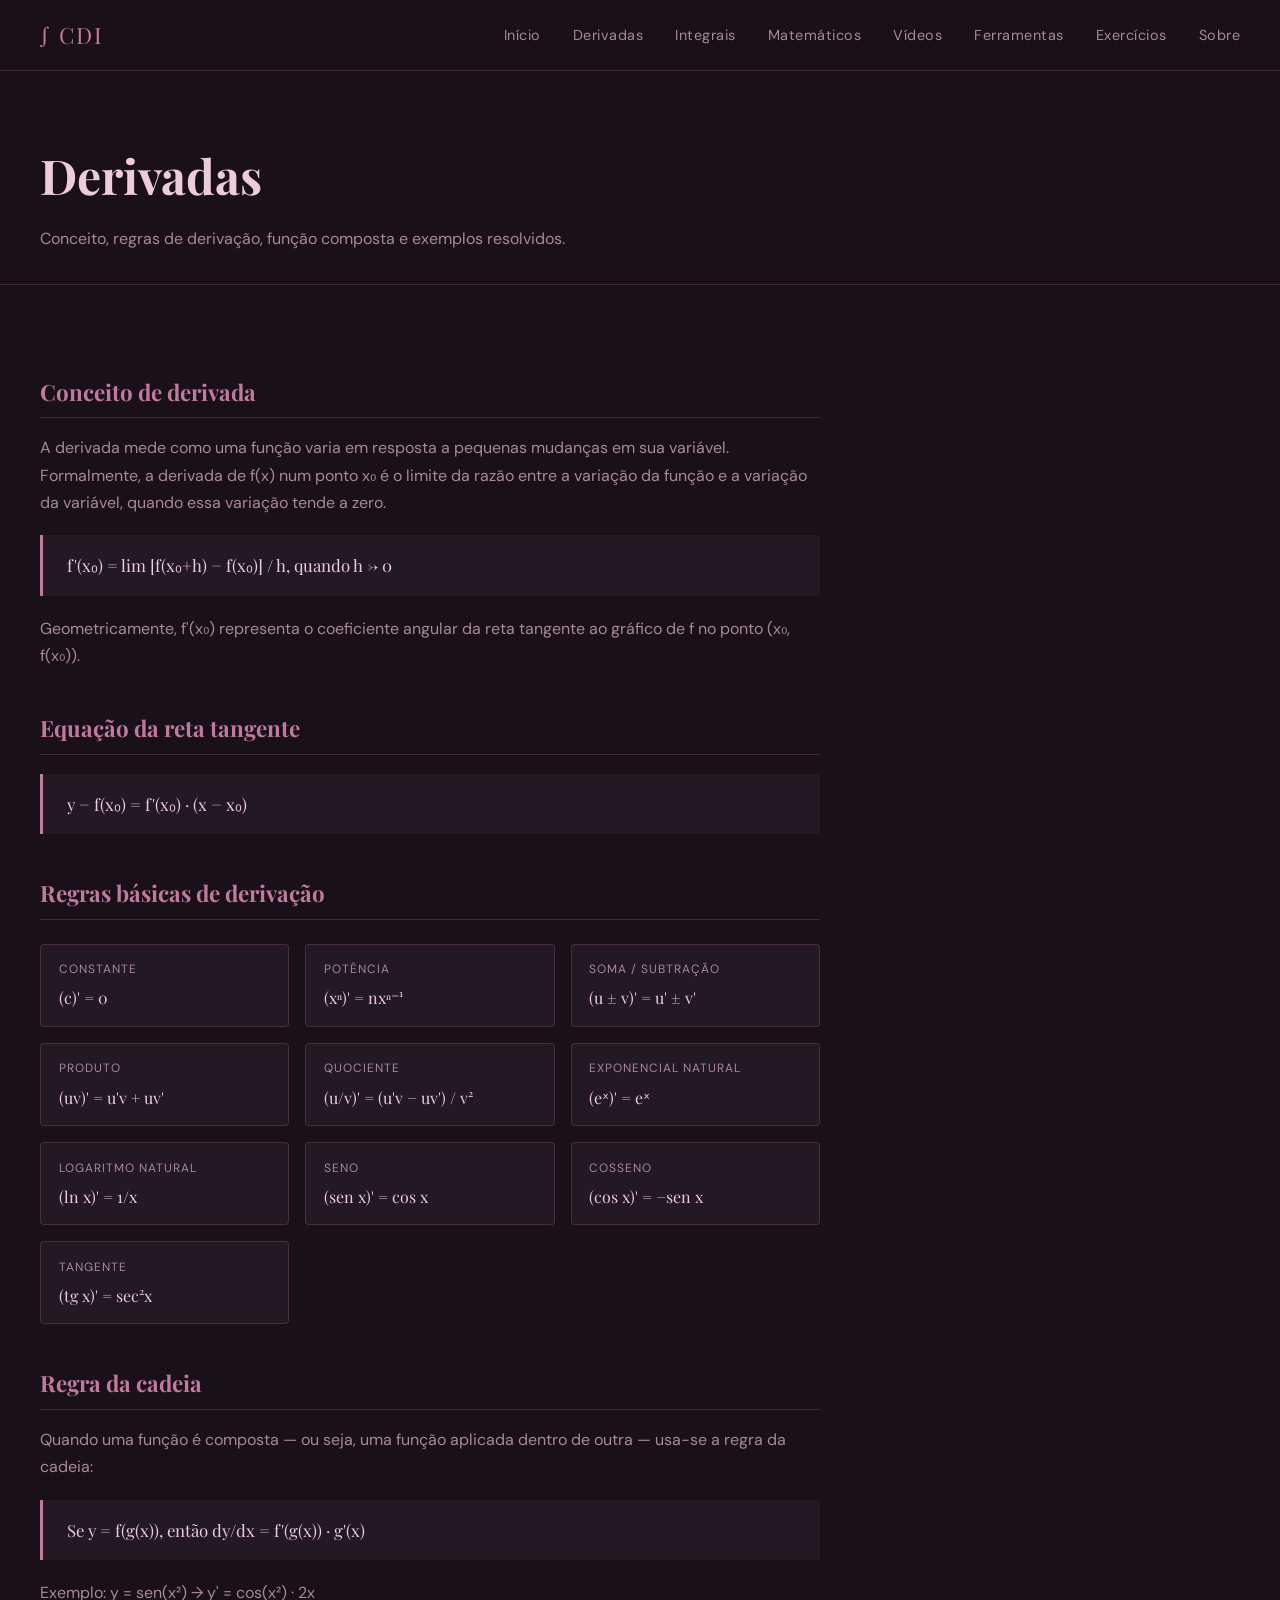
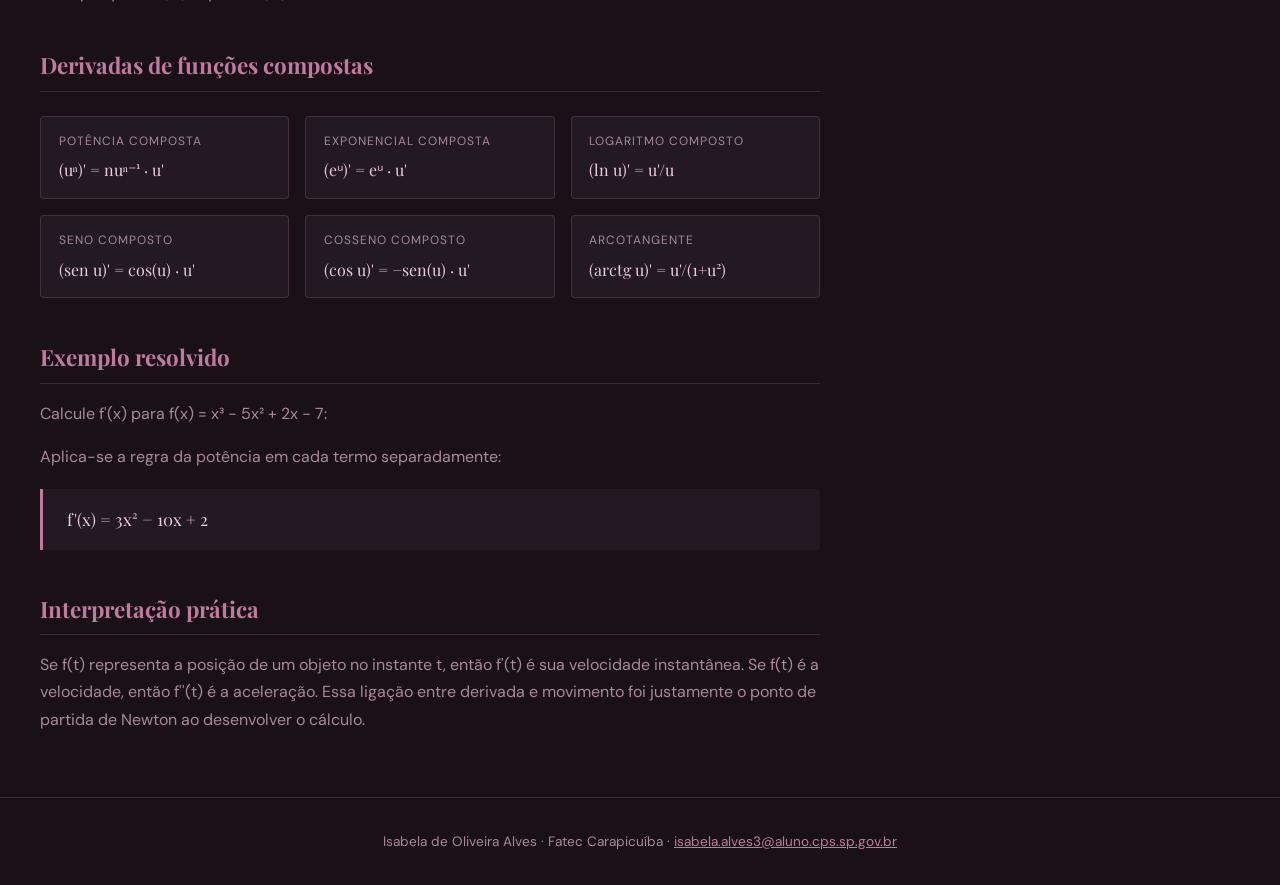
==== derivadas.html @ c7032a7a "Add files via upload" ====
<!DOCTYPE html>
<html lang="pt-BR">
<head>
  <meta charset="UTF-8"/>
  <meta name="viewport" content="width=device-width, initial-scale=1.0"/>
  <title>Derivadas – CDI</title>
  <link rel="stylesheet" href="style.css"/>
  <link href="https://fonts.googleapis.com/css2?family=Playfair+Display:wght@400;700&family=DM+Sans:wght@300;400;500&display=swap" rel="stylesheet"/>
</head>
<body>

  <nav class="navbar">
    <div class="nav-logo">∫ CDI</div>
    <ul class="nav-links">
      <li><a href="index.html">Início</a></li>
      <li><a href="derivadas.html">Derivadas</a></li>
      <li><a href="integrais.html">Integrais</a></li>
      <li><a href="matematicos.html">Matemáticos</a></li>
      <li><a href="videos.html">Vídeos</a></li>
      <li><a href="ferramentas.html">Ferramentas</a></li>
      <li><a href="exercicios.html">Exercícios</a></li>
      <li><a href="sobre.html">Sobre</a></li>
    </ul>
  </nav>

  <div class="page-header">
    <h1>Derivadas</h1>
    <p>Conceito, regras de derivação, função composta e exemplos resolvidos.</p>
  </div>

  <div class="content">

    <h2>Conceito de derivada</h2>
    <p>A derivada mede como uma função varia em resposta a pequenas mudanças em sua variável. Formalmente, a derivada de f(x) num ponto x₀ é o limite da razão entre a variação da função e a variação da variável, quando essa variação tende a zero.</p>
    <div class="formula-block">f'(x₀) = lim [f(x₀+h) − f(x₀)] / h, quando h → 0</div>
    <p>Geometricamente, f'(x₀) representa o coeficiente angular da reta tangente ao gráfico de f no ponto (x₀, f(x₀)).</p>

    <h2>Equação da reta tangente</h2>
    <div class="formula-block">y − f(x₀) = f'(x₀) · (x − x₀)</div>

    <h2>Regras básicas de derivação</h2>
    <div class="formula-grid">
      <div class="formula-item">
        <div class="label">Constante</div>
        <div class="formula">(c)' = 0</div>
      </div>
      <div class="formula-item">
        <div class="label">Potência</div>
        <div class="formula">(xⁿ)' = nxⁿ⁻¹</div>
      </div>
      <div class="formula-item">
        <div class="label">Soma / Subtração</div>
        <div class="formula">(u ± v)' = u' ± v'</div>
      </div>
      <div class="formula-item">
        <div class="label">Produto</div>
        <div class="formula">(uv)' = u'v + uv'</div>
      </div>
      <div class="formula-item">
        <div class="label">Quociente</div>
        <div class="formula">(u/v)' = (u'v − uv') / v²</div>
      </div>
      <div class="formula-item">
        <div class="label">Exponencial natural</div>
        <div class="formula">(eˣ)' = eˣ</div>
      </div>
      <div class="formula-item">
        <div class="label">Logaritmo natural</div>
        <div class="formula">(ln x)' = 1/x</div>
      </div>
      <div class="formula-item">
        <div class="label">Seno</div>
        <div class="formula">(sen x)' = cos x</div>
      </div>
      <div class="formula-item">
        <div class="label">Cosseno</div>
        <div class="formula">(cos x)' = −sen x</div>
      </div>
      <div class="formula-item">
        <div class="label">Tangente</div>
        <div class="formula">(tg x)' = sec²x</div>
      </div>
    </div>

    <h2>Regra da cadeia</h2>
    <p>Quando uma função é composta — ou seja, uma função aplicada dentro de outra — usa-se a regra da cadeia:</p>
    <div class="formula-block">Se y = f(g(x)), então dy/dx = f'(g(x)) · g'(x)</div>
    <p>Exemplo: y = sen(x²) → y' = cos(x²) · 2x</p>

    <h2>Derivadas de funções compostas</h2>
    <div class="formula-grid">
      <div class="formula-item">
        <div class="label">Potência composta</div>
        <div class="formula">(uⁿ)' = nuⁿ⁻¹ · u'</div>
      </div>
      <div class="formula-item">
        <div class="label">Exponencial composta</div>
        <div class="formula">(eᵘ)' = eᵘ · u'</div>
      </div>
      <div class="formula-item">
        <div class="label">Logaritmo composto</div>
        <div class="formula">(ln u)' = u'/u</div>
      </div>
      <div class="formula-item">
        <div class="label">Seno composto</div>
        <div class="formula">(sen u)' = cos(u) · u'</div>
      </div>
      <div class="formula-item">
        <div class="label">Cosseno composto</div>
        <div class="formula">(cos u)' = −sen(u) · u'</div>
      </div>
      <div class="formula-item">
        <div class="label">Arcotangente</div>
        <div class="formula">(arctg u)' = u'/(1+u²)</div>
      </div>
    </div>

    <h2>Exemplo resolvido</h2>
    <p>Calcule f'(x) para f(x) = x³ − 5x² + 2x − 7:</p>
    <p style="color: var(--muted);">Aplica-se a regra da potência em cada termo separadamente:</p>
    <div class="formula-block">f'(x) = 3x² − 10x + 2</div>

    <h2>Interpretação prática</h2>
    <p>Se f(t) representa a posição de um objeto no instante t, então f'(t) é sua velocidade instantânea. Se f(t) é a velocidade, então f''(t) é a aceleração. Essa ligação entre derivada e movimento foi justamente o ponto de partida de Newton ao desenvolver o cálculo.</p>

  </div>

  <footer>
    <p>Isabela de Oliveira Alves · Fatec Carapicuíba · <a href="mailto:isabela.alves3@aluno.cps.sp.gov.br">isabela.alves3@aluno.cps.sp.gov.br</a></p>
  </footer>

</body>
</html>
---- style.css ----
*, *::before, *::after { box-sizing: border-box; margin: 0; padding: 0; }

:root {
  --bg: #1a1118;
  --bg2: #201620;
  --gold: #c07a9e;
  --gold-light: #eecbdc;
  --text: #f5eef2;
  --muted: #a8889a;
  --card-bg: #231922;
  --border: rgba(192,122,158,0.22);
}

body {
  background: var(--bg);
  color: var(--text);
  font-family: 'DM Sans', sans-serif;
  font-size: 16px;
  line-height: 1.7;
}

/* NAV */
.navbar {
  display: flex;
  align-items: center;
  justify-content: space-between;
  padding: 1rem 2.5rem;
  border-bottom: 1px solid var(--border);
  position: sticky;
  top: 0;
  background: var(--bg);
  z-index: 100;
}
.nav-logo {
  font-family: 'Playfair Display', serif;
  font-size: 1.4rem;
  color: var(--gold);
  letter-spacing: 2px;
}
.nav-links {
  list-style: none;
  display: flex;
  gap: 2rem;
}
.nav-links a {
  text-decoration: none;
  color: var(--muted);
  font-size: 0.9rem;
  letter-spacing: 0.5px;
  transition: color 0.2s;
}
.nav-links a:hover { color: var(--gold); }

/* HERO */
.hero {
  display: flex;
  align-items: center;
  justify-content: space-between;
  padding: 5rem 2.5rem 4rem;
  border-bottom: 1px solid var(--border);
  gap: 2rem;
}
.hero-tag {
  font-size: 0.8rem;
  letter-spacing: 3px;
  text-transform: uppercase;
  color: var(--gold);
  margin-bottom: 1rem;
}
.hero-content h1 {
  font-family: 'Playfair Display', serif;
  font-size: clamp(2.2rem, 5vw, 3.8rem);
  line-height: 1.15;
  color: var(--gold-light);
  margin-bottom: 1.2rem;
}
.hero-sub {
  color: var(--muted);
  max-width: 420px;
  margin-bottom: 2rem;
  font-size: 1.05rem;
}
.btn {
  display: inline-block;
  padding: 0.75rem 1.8rem;
  border: 1px solid var(--gold);
  color: var(--gold);
  text-decoration: none;
  border-radius: 2px;
  font-size: 0.9rem;
  letter-spacing: 1px;
  transition: background 0.2s, color 0.2s;
}
.btn:hover { background: var(--gold); color: var(--bg); }
.hero-visual svg { width: 280px; opacity: 0.7; }

/* CARDS */
.cards-section {
  padding: 4rem 2.5rem;
}
.cards-section h2 {
  font-family: 'Playfair Display', serif;
  color: var(--gold-light);
  font-size: 1.6rem;
  margin-bottom: 2rem;
  padding-bottom: 0.5rem;
  border-bottom: 1px solid var(--border);
}
.cards {
  display: grid;
  grid-template-columns: repeat(auto-fit, minmax(240px, 1fr));
  gap: 1.5rem;
}
.card {
  background: var(--card-bg);
  border: 1px solid var(--border);
  border-radius: 4px;
  padding: 2rem;
  text-decoration: none;
  color: inherit;
  transition: border-color 0.2s, transform 0.2s;
}
.card:hover { border-color: var(--gold); transform: translateY(-3px); }
.card-icon {
  font-size: 2.2rem;
  color: var(--gold);
  display: block;
  margin-bottom: 0.8rem;
  font-family: 'Playfair Display', serif;
}
.card h3 {
  font-family: 'Playfair Display', serif;
  color: var(--gold-light);
  margin-bottom: 0.5rem;
  font-size: 1.2rem;
}
.card p { color: var(--muted); font-size: 0.92rem; }

/* CONTENT PAGE */
.page-header {
  padding: 4rem 2.5rem 2rem;
  border-bottom: 1px solid var(--border);
}
.page-header h1 {
  font-family: 'Playfair Display', serif;
  font-size: clamp(2rem, 4vw, 3rem);
  color: var(--gold-light);
}
.page-header p { color: var(--muted); margin-top: 0.5rem; }

.content {
  padding: 3rem 2.5rem;
  max-width: 860px;
}
.content h2 {
  font-family: 'Playfair Display', serif;
  color: var(--gold);
  font-size: 1.4rem;
  margin: 2.5rem 0 1rem;
  padding-bottom: 0.4rem;
  border-bottom: 1px solid var(--border);
}
.content p { color: var(--muted); margin-bottom: 1rem; }

.formula-block {
  background: var(--card-bg);
  border-left: 3px solid var(--gold);
  padding: 1rem 1.5rem;
  margin: 1.2rem 0;
  border-radius: 0 4px 4px 0;
  font-family: 'Playfair Display', serif;
  font-size: 1.05rem;
  color: var(--gold-light);
}

.formula-grid {
  display: grid;
  grid-template-columns: repeat(auto-fit, minmax(200px, 1fr));
  gap: 1rem;
  margin: 1.5rem 0;
}
.formula-item {
  background: var(--card-bg);
  border: 1px solid var(--border);
  border-radius: 4px;
  padding: 0.9rem 1.1rem;
}
.formula-item .label {
  font-size: 0.75rem;
  letter-spacing: 1px;
  text-transform: uppercase;
  color: var(--muted);
  margin-bottom: 0.3rem;
}
.formula-item .formula {
  font-family: 'Playfair Display', serif;
  color: var(--gold-light);
  font-size: 1rem;
}

/* MATEMATICOS */
.matematico {
  background: var(--card-bg);
  border: 1px solid var(--border);
  border-radius: 4px;
  padding: 2rem;
  margin-bottom: 2rem;
}
.matematico h3 {
  font-family: 'Playfair Display', serif;
  color: var(--gold);
  font-size: 1.25rem;
  margin-bottom: 0.3rem;
}
.matematico .dates {
  font-size: 0.8rem;
  color: var(--muted);
  letter-spacing: 1px;
  margin-bottom: 1rem;
}
.matematico p { color: var(--muted); margin-bottom: 0.6rem; }

/* SOBRE */
.sobre-card {
  background: var(--card-bg);
  border: 1px solid var(--border);
  border-radius: 4px;
  padding: 2.5rem;
  max-width: 600px;
}
.sobre-card h3 {
  font-family: 'Playfair Display', serif;
  color: var(--gold-light);
  margin-bottom: 1rem;
  font-size: 1.4rem;
}
.sobre-card p { color: var(--muted); margin-bottom: 0.6rem; }
.sobre-card a { color: var(--gold); }

/* FOOTER */
footer {
  border-top: 1px solid var(--border);
  padding: 2rem 2.5rem;
  text-align: center;
  color: var(--muted);
  font-size: 0.85rem;
}
footer a { color: var(--gold); }
/* INFO SECTIONS */
.info-section {
  padding: 3rem 2.5rem;
  border-bottom: 1px solid var(--border);
  max-width: 860px;
}
.info-section.alt {
  background: var(--bg2);
}
.info-section h2 {
  font-family: 'Playfair Display', serif;
  color: var(--gold);
  font-size: 1.4rem;
  margin-bottom: 1rem;
  padding-bottom: 0.4rem;
  border-bottom: 1px solid var(--border);
}
.info-section p {
  color: var(--muted);
}

/* VIDEO GRID */
.video-grid {
  display: grid;
  grid-template-columns: repeat(auto-fit, minmax(280px, 1fr));
  gap: 1.5rem;
  margin: 1.5rem 0 2.5rem;
}
.video-card {
  background: var(--card-bg);
  border: 1px solid var(--border);
  border-radius: 4px;
  overflow: hidden;
}
.video-wrap {
  position: relative;
  padding-bottom: 56.25%;
  height: 0;
}
.video-wrap iframe {
  position: absolute;
  top: 0; left: 0;
  width: 100%; height: 100%;
  border: none;
}
.video-info {
  padding: 1rem 1.2rem;
}
.video-info h4 {
  font-family: 'Playfair Display', serif;
  color: var(--gold-light);
  font-size: 1rem;
  margin-bottom: 0.4rem;
}
.video-info p {
  color: var(--muted);
  font-size: 0.88rem;
}

/* CARD TAG */
.card-tag {
  display: inline-block;
  margin-top: 0.8rem;
  font-size: 0.8rem;
  color: var(--gold);
  letter-spacing: 1px;
}
@media (max-width: 640px) {
  .hero { flex-direction: column; padding: 3rem 1.2rem; }
  .hero-visual { display: none; }
  .navbar { padding: 1rem 1.2rem; }
  .nav-links { gap: 1rem; }
  .cards-section, .content, .page-header { padding-left: 1.2rem; padding-right: 1.2rem; }
}
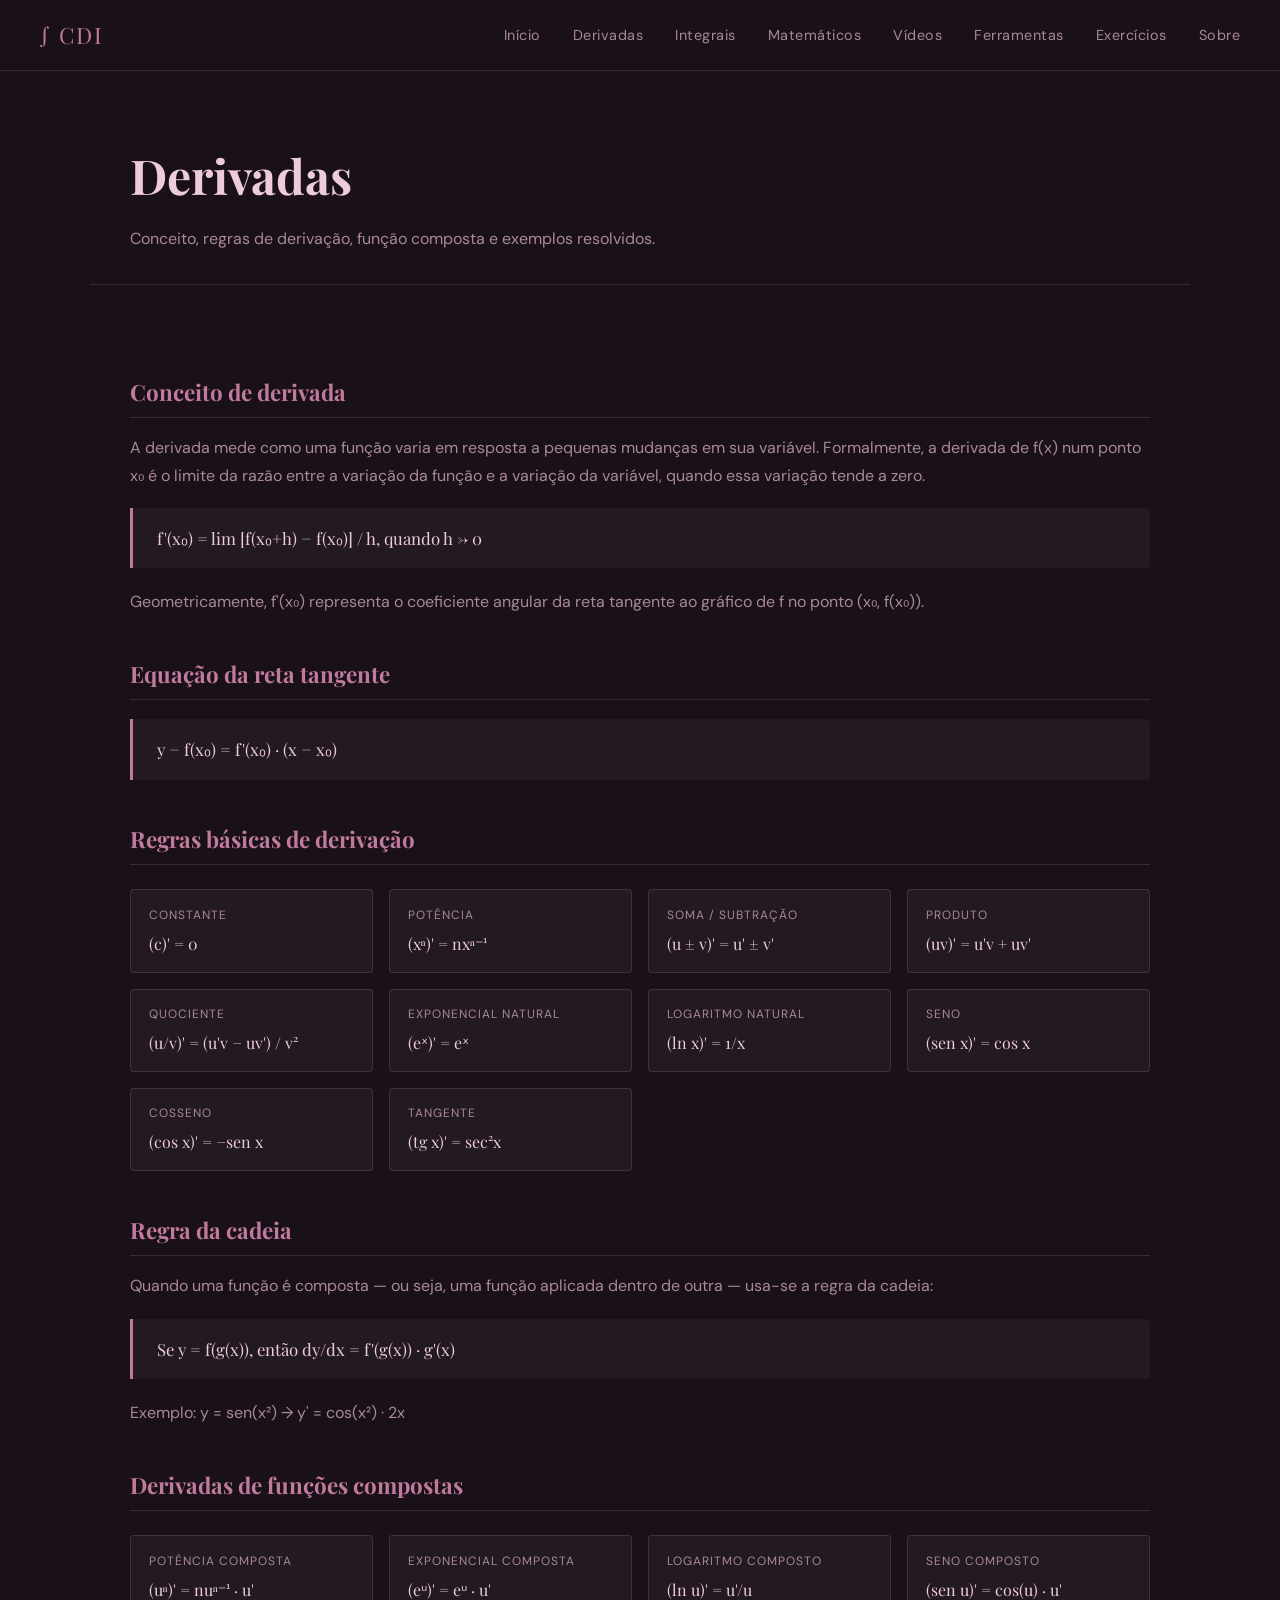
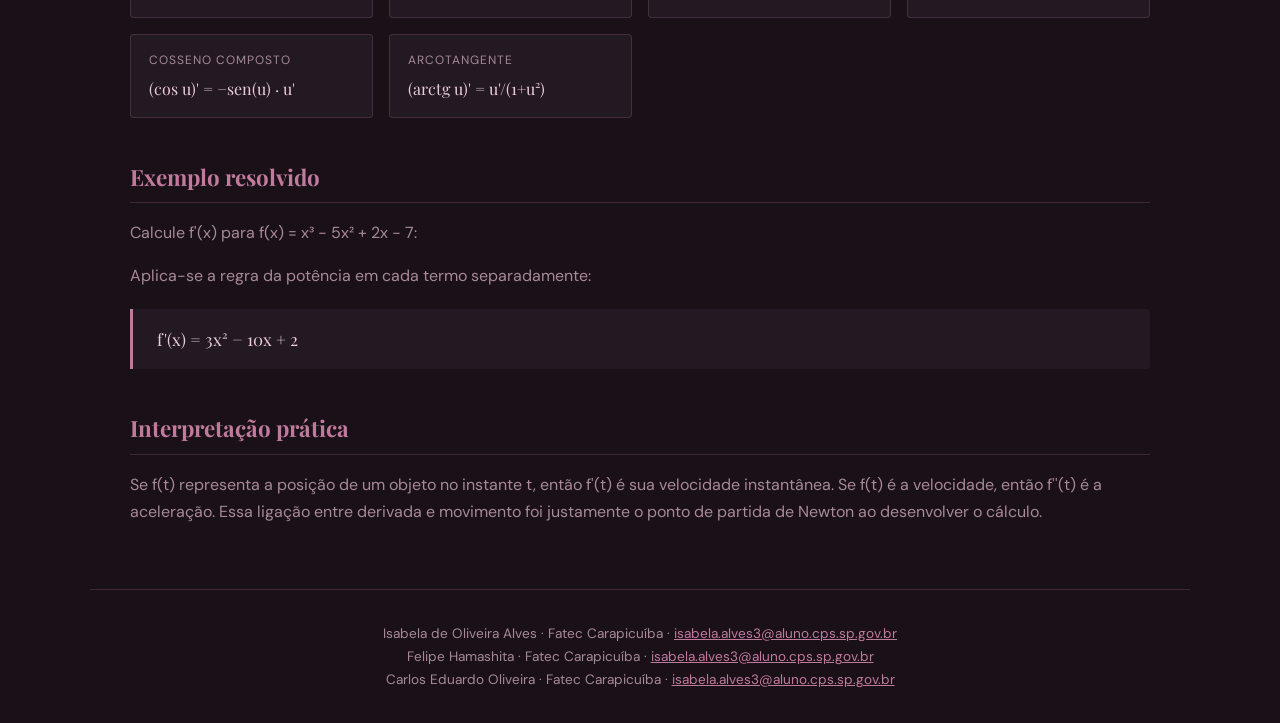
==== commit 7d405333: "Update derivadas.html" ====
--- a/derivadas.html
+++ b/derivadas.html
@@ -127,7 +127,10 @@
 
   <footer>
     <p>Isabela de Oliveira Alves · Fatec Carapicuíba · <a href="mailto:isabela.alves3@aluno.cps.sp.gov.br">isabela.alves3@aluno.cps.sp.gov.br</a></p>
+     <p>Felipe Hamashita · Fatec Carapicuíba · <a href="mailto:isabela.alves3@aluno.cps.sp.gov.br">isabela.alves3@aluno.cps.sp.gov.br</a></p>
+    <p>Carlos Eduardo Oliveira · Fatec Carapicuíba · <a href="mailto:isabela.alves3@aluno.cps.sp.gov.br">isabela.alves3@aluno.cps.sp.gov.br</a></p>
+
   </footer>
 
 </body>
-</html>+</html>
--- a/style.css
+++ b/style.css
@@ -150,8 +150,11 @@
 
 .content {
   padding: 3rem 2.5rem;
-  max-width: 860px;
-}
+  max-width: 1100px;
+  margin: 0 auto;
+  width: 100%;
+}
+
 .content h2 {
   font-family: 'Playfair Display', serif;
   color: var(--gold);
@@ -250,7 +253,9 @@
 .info-section {
   padding: 3rem 2.5rem;
   border-bottom: 1px solid var(--border);
-  max-width: 860px;
+  max-width: 1100px;
+  margin: 0 auto;
+  width: 100%;
 }
 .info-section.alt {
   background: var(--bg2);
@@ -319,4 +324,13 @@
   .navbar { padding: 1rem 1.2rem; }
   .nav-links { gap: 1rem; }
   .cards-section, .content, .page-header { padding-left: 1.2rem; padding-right: 1.2rem; }
-}+}
+
+.cards-section,
+.page-header,
+.hero,
+footer {
+  max-width: 1100px;
+  margin: 0 auto;
+  width: 100%;
+}
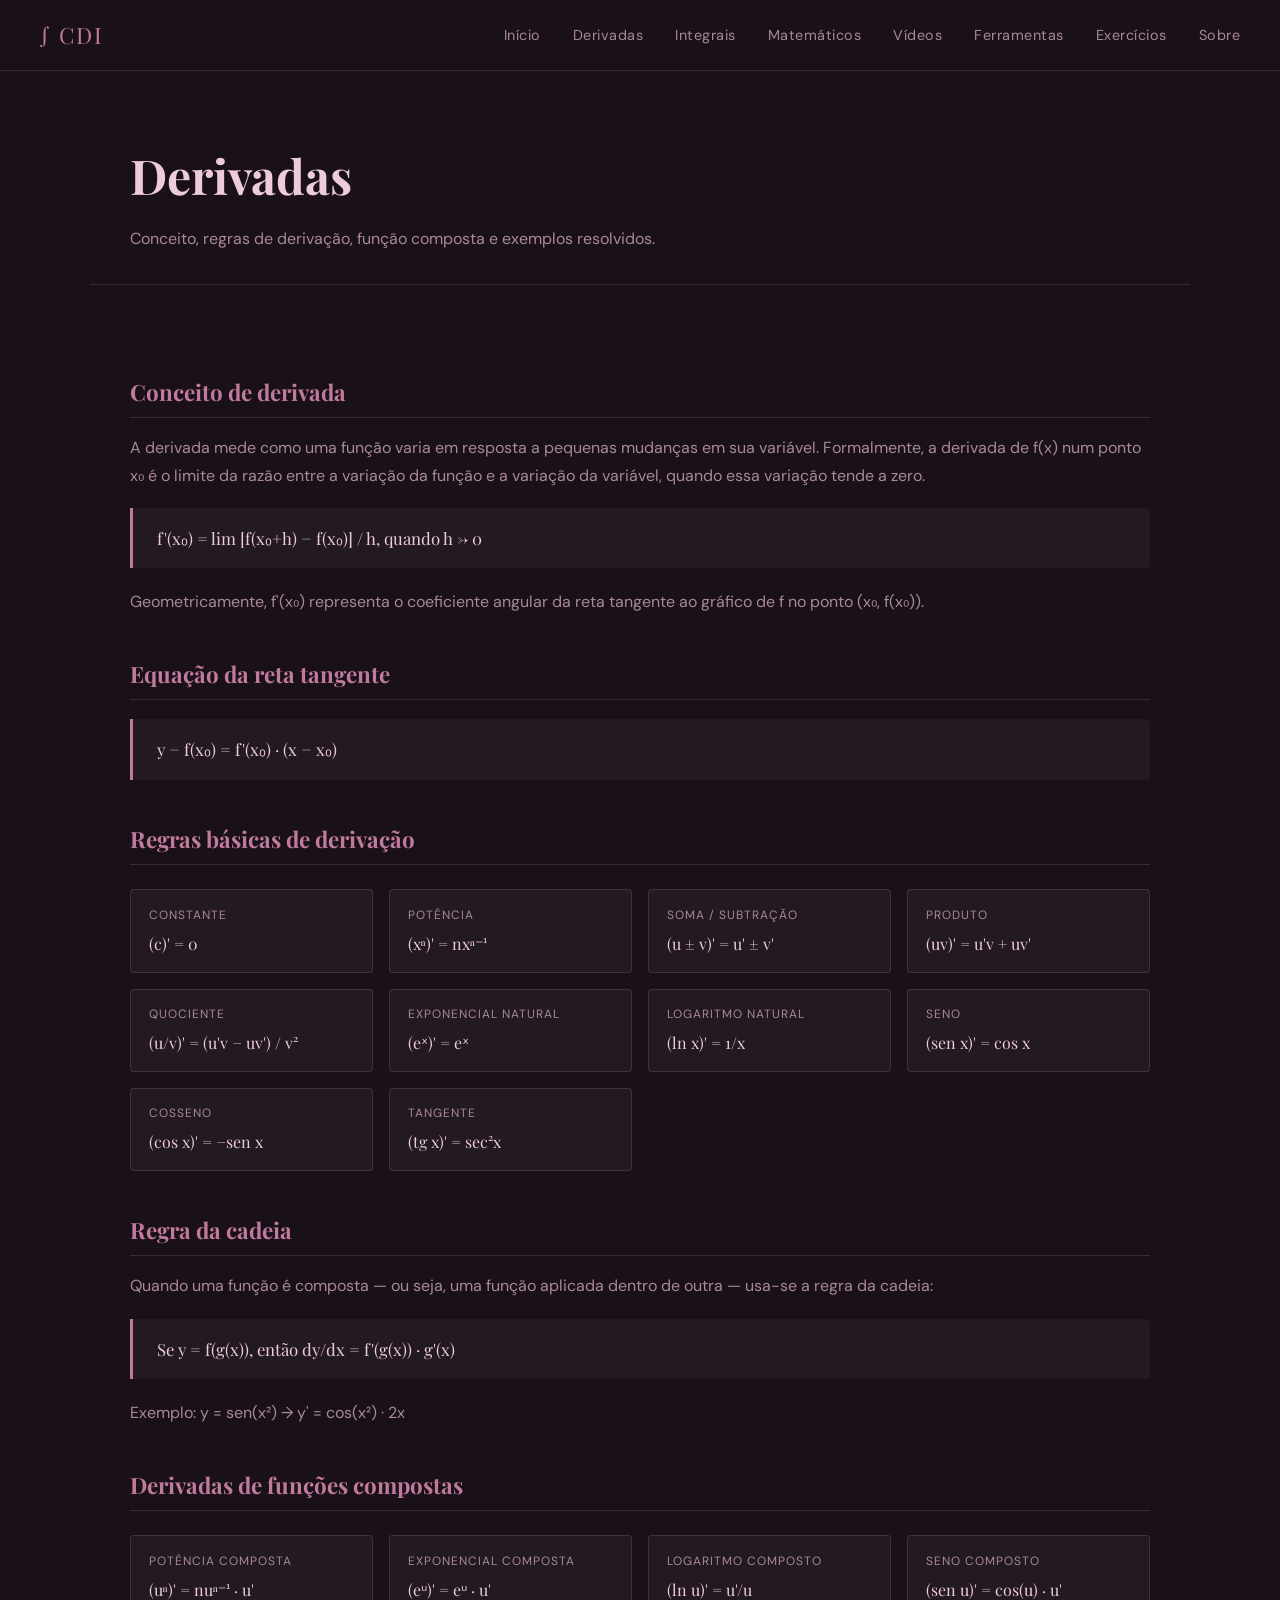
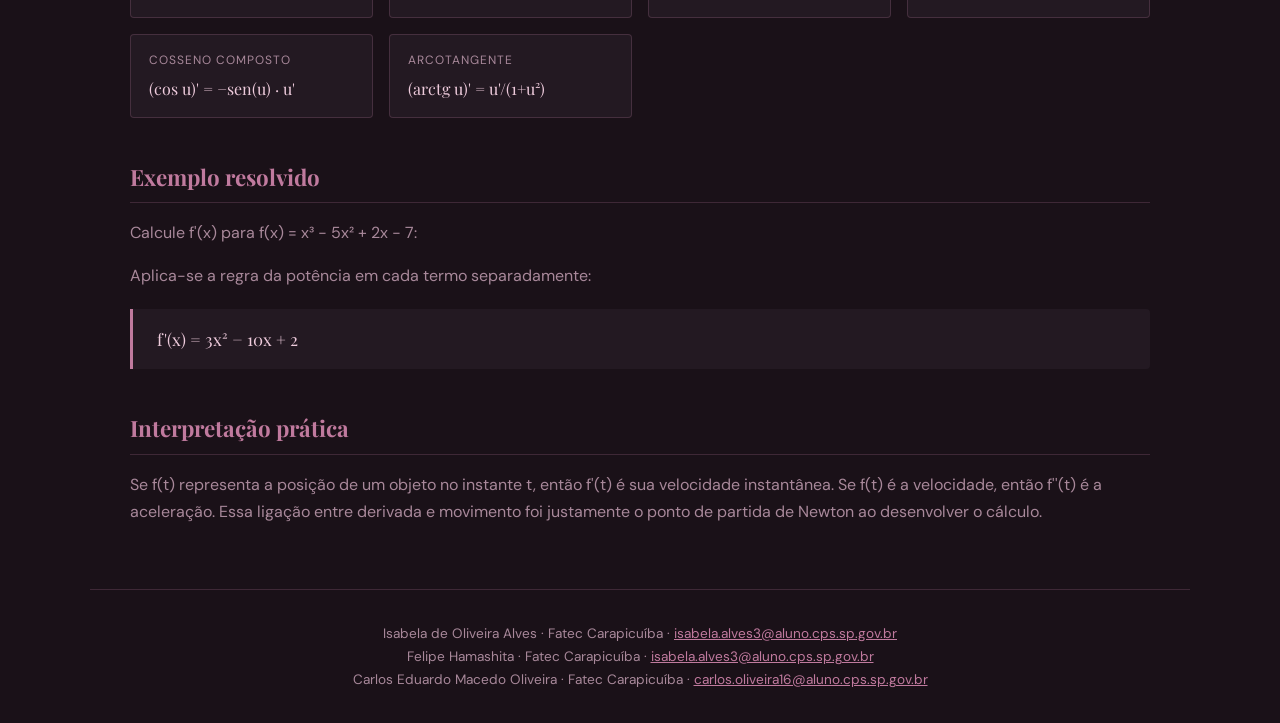
==== commit 1495c7f0: "Update derivadas.html" ====
--- a/derivadas.html
+++ b/derivadas.html
@@ -128,7 +128,7 @@
   <footer>
     <p>Isabela de Oliveira Alves · Fatec Carapicuíba · <a href="mailto:isabela.alves3@aluno.cps.sp.gov.br">isabela.alves3@aluno.cps.sp.gov.br</a></p>
      <p>Felipe Hamashita · Fatec Carapicuíba · <a href="mailto:isabela.alves3@aluno.cps.sp.gov.br">isabela.alves3@aluno.cps.sp.gov.br</a></p>
-    <p>Carlos Eduardo Oliveira · Fatec Carapicuíba · <a href="mailto:isabela.alves3@aluno.cps.sp.gov.br">isabela.alves3@aluno.cps.sp.gov.br</a></p>
+    <p>Carlos Eduardo Macedo Oliveira · Fatec Carapicuíba · <a href="mailto:carlos.oliveira16@aluno.cps.sp.gov.br">carlos.oliveira16@aluno.cps.sp.gov.br</a></p>
 
   </footer>
 
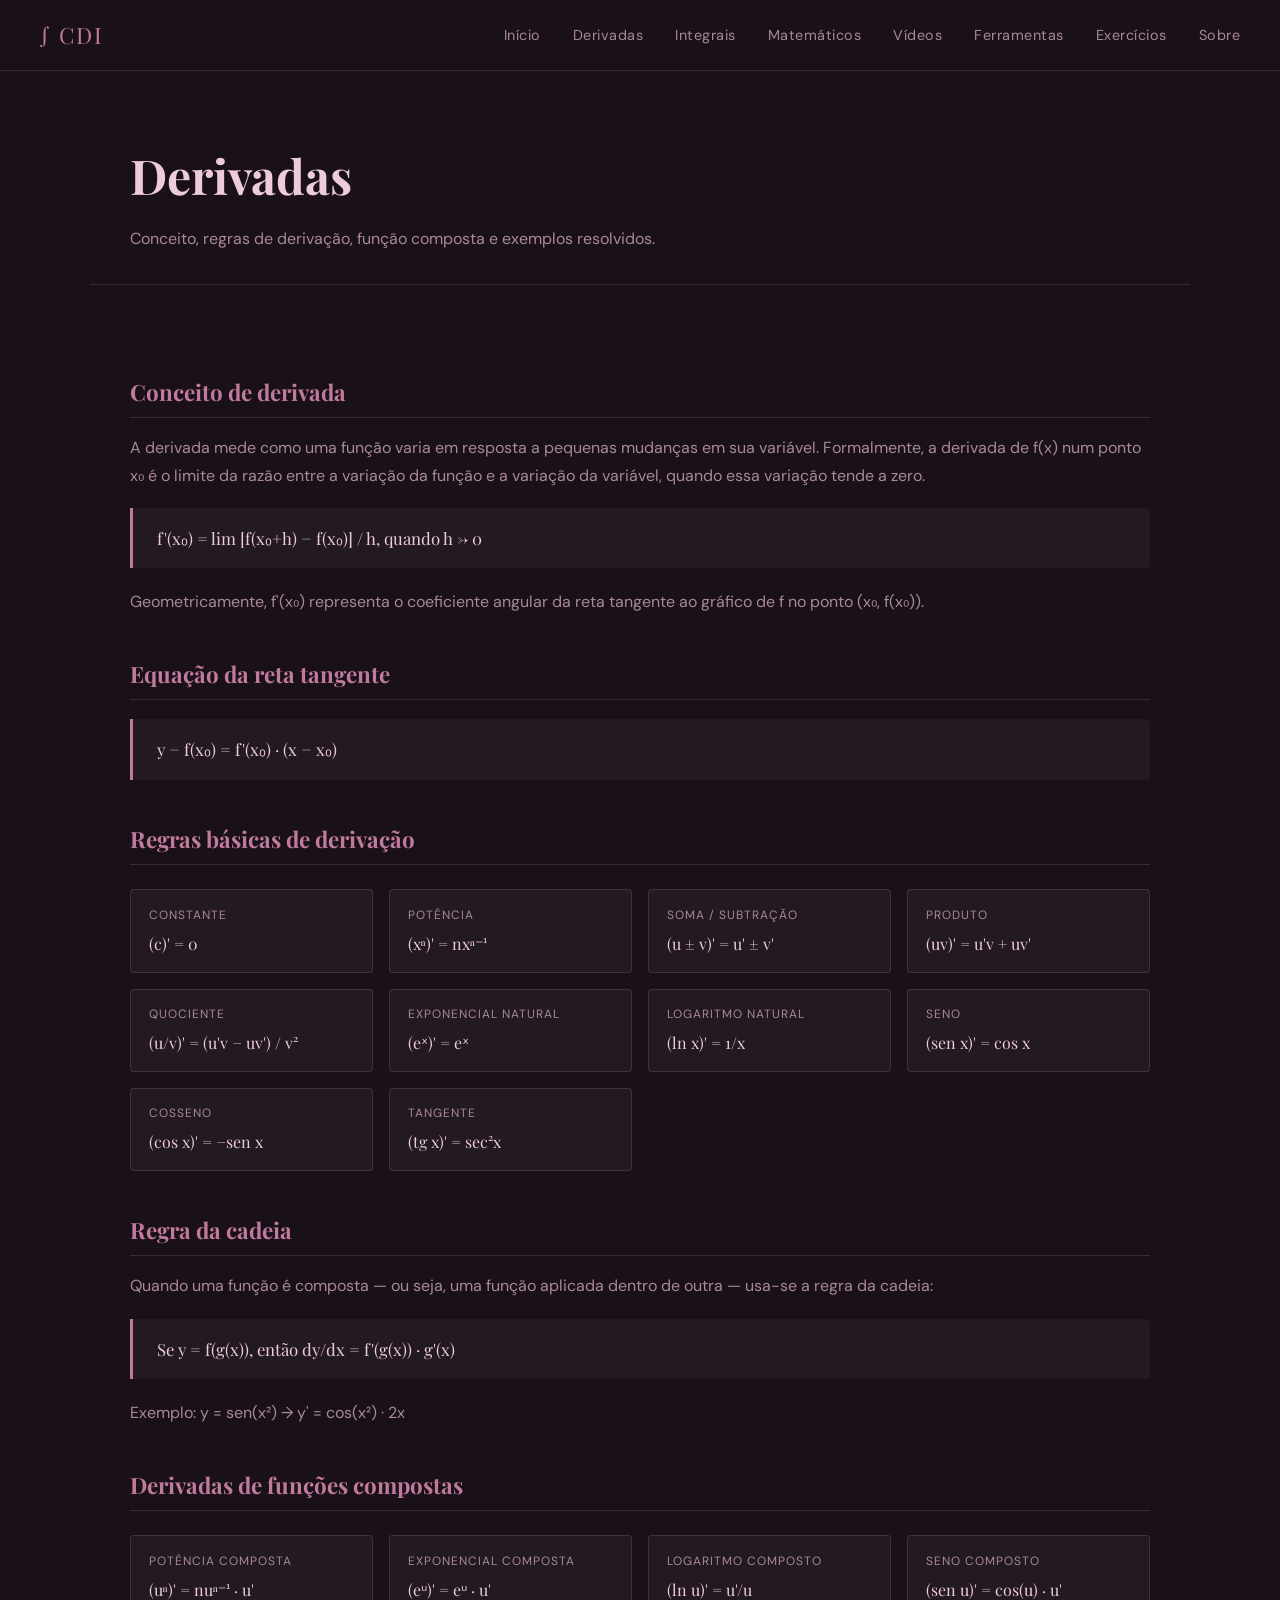
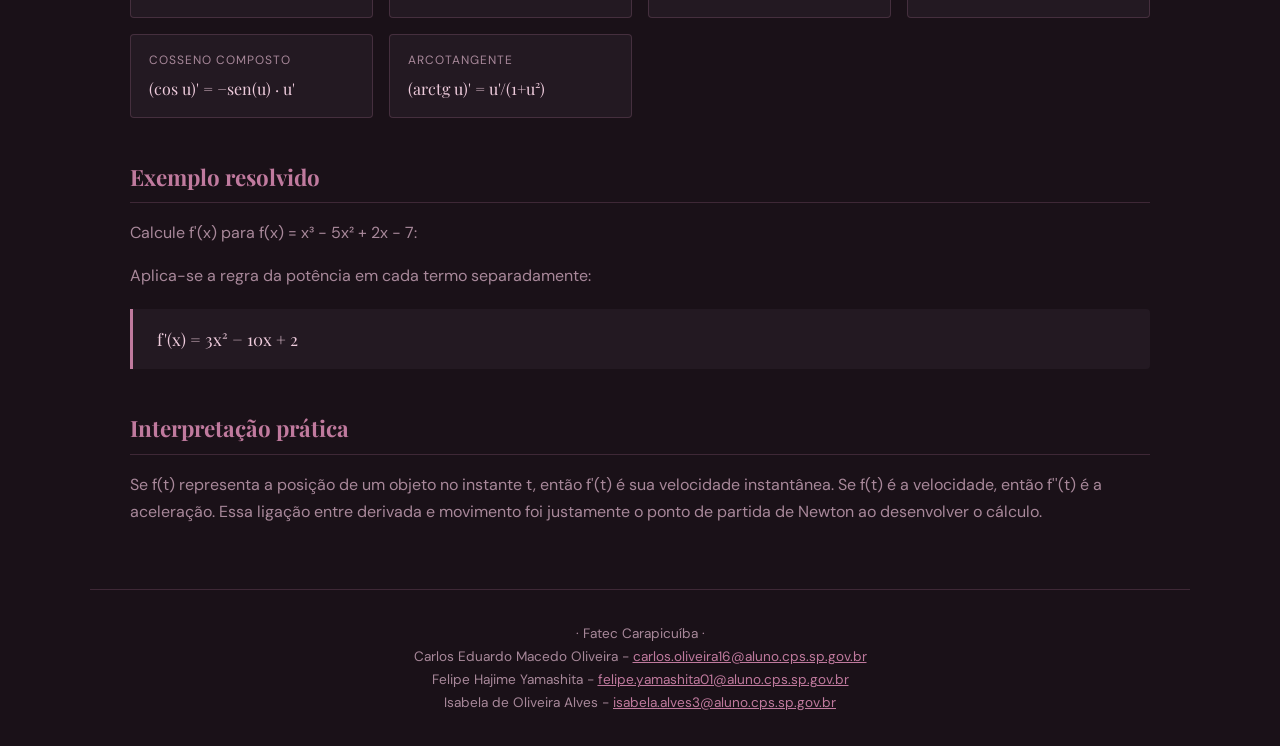
==== commit 389de7c9: "Finalizado" ====
--- a/derivadas.html
+++ b/derivadas.html
@@ -1,136 +1,141 @@
-<!DOCTYPE html>
-<html lang="pt-BR">
-<head>
-  <meta charset="UTF-8"/>
-  <meta name="viewport" content="width=device-width, initial-scale=1.0"/>
-  <title>Derivadas – CDI</title>
-  <link rel="stylesheet" href="style.css"/>
-  <link href="https://fonts.googleapis.com/css2?family=Playfair+Display:wght@400;700&family=DM+Sans:wght@300;400;500&display=swap" rel="stylesheet"/>
-</head>
-<body>
-
-  <nav class="navbar">
-    <div class="nav-logo">∫ CDI</div>
-    <ul class="nav-links">
-      <li><a href="index.html">Início</a></li>
-      <li><a href="derivadas.html">Derivadas</a></li>
-      <li><a href="integrais.html">Integrais</a></li>
-      <li><a href="matematicos.html">Matemáticos</a></li>
-      <li><a href="videos.html">Vídeos</a></li>
-      <li><a href="ferramentas.html">Ferramentas</a></li>
-      <li><a href="exercicios.html">Exercícios</a></li>
-      <li><a href="sobre.html">Sobre</a></li>
-    </ul>
-  </nav>
-
-  <div class="page-header">
-    <h1>Derivadas</h1>
-    <p>Conceito, regras de derivação, função composta e exemplos resolvidos.</p>
-  </div>
-
-  <div class="content">
-
-    <h2>Conceito de derivada</h2>
-    <p>A derivada mede como uma função varia em resposta a pequenas mudanças em sua variável. Formalmente, a derivada de f(x) num ponto x₀ é o limite da razão entre a variação da função e a variação da variável, quando essa variação tende a zero.</p>
-    <div class="formula-block">f'(x₀) = lim [f(x₀+h) − f(x₀)] / h, quando h → 0</div>
-    <p>Geometricamente, f'(x₀) representa o coeficiente angular da reta tangente ao gráfico de f no ponto (x₀, f(x₀)).</p>
-
-    <h2>Equação da reta tangente</h2>
-    <div class="formula-block">y − f(x₀) = f'(x₀) · (x − x₀)</div>
-
-    <h2>Regras básicas de derivação</h2>
-    <div class="formula-grid">
-      <div class="formula-item">
-        <div class="label">Constante</div>
-        <div class="formula">(c)' = 0</div>
-      </div>
-      <div class="formula-item">
-        <div class="label">Potência</div>
-        <div class="formula">(xⁿ)' = nxⁿ⁻¹</div>
-      </div>
-      <div class="formula-item">
-        <div class="label">Soma / Subtração</div>
-        <div class="formula">(u ± v)' = u' ± v'</div>
-      </div>
-      <div class="formula-item">
-        <div class="label">Produto</div>
-        <div class="formula">(uv)' = u'v + uv'</div>
-      </div>
-      <div class="formula-item">
-        <div class="label">Quociente</div>
-        <div class="formula">(u/v)' = (u'v − uv') / v²</div>
-      </div>
-      <div class="formula-item">
-        <div class="label">Exponencial natural</div>
-        <div class="formula">(eˣ)' = eˣ</div>
-      </div>
-      <div class="formula-item">
-        <div class="label">Logaritmo natural</div>
-        <div class="formula">(ln x)' = 1/x</div>
-      </div>
-      <div class="formula-item">
-        <div class="label">Seno</div>
-        <div class="formula">(sen x)' = cos x</div>
-      </div>
-      <div class="formula-item">
-        <div class="label">Cosseno</div>
-        <div class="formula">(cos x)' = −sen x</div>
-      </div>
-      <div class="formula-item">
-        <div class="label">Tangente</div>
-        <div class="formula">(tg x)' = sec²x</div>
-      </div>
-    </div>
-
-    <h2>Regra da cadeia</h2>
-    <p>Quando uma função é composta — ou seja, uma função aplicada dentro de outra — usa-se a regra da cadeia:</p>
-    <div class="formula-block">Se y = f(g(x)), então dy/dx = f'(g(x)) · g'(x)</div>
-    <p>Exemplo: y = sen(x²) → y' = cos(x²) · 2x</p>
-
-    <h2>Derivadas de funções compostas</h2>
-    <div class="formula-grid">
-      <div class="formula-item">
-        <div class="label">Potência composta</div>
-        <div class="formula">(uⁿ)' = nuⁿ⁻¹ · u'</div>
-      </div>
-      <div class="formula-item">
-        <div class="label">Exponencial composta</div>
-        <div class="formula">(eᵘ)' = eᵘ · u'</div>
-      </div>
-      <div class="formula-item">
-        <div class="label">Logaritmo composto</div>
-        <div class="formula">(ln u)' = u'/u</div>
-      </div>
-      <div class="formula-item">
-        <div class="label">Seno composto</div>
-        <div class="formula">(sen u)' = cos(u) · u'</div>
-      </div>
-      <div class="formula-item">
-        <div class="label">Cosseno composto</div>
-        <div class="formula">(cos u)' = −sen(u) · u'</div>
-      </div>
-      <div class="formula-item">
-        <div class="label">Arcotangente</div>
-        <div class="formula">(arctg u)' = u'/(1+u²)</div>
-      </div>
-    </div>
-
-    <h2>Exemplo resolvido</h2>
-    <p>Calcule f'(x) para f(x) = x³ − 5x² + 2x − 7:</p>
-    <p style="color: var(--muted);">Aplica-se a regra da potência em cada termo separadamente:</p>
-    <div class="formula-block">f'(x) = 3x² − 10x + 2</div>
-
-    <h2>Interpretação prática</h2>
-    <p>Se f(t) representa a posição de um objeto no instante t, então f'(t) é sua velocidade instantânea. Se f(t) é a velocidade, então f''(t) é a aceleração. Essa ligação entre derivada e movimento foi justamente o ponto de partida de Newton ao desenvolver o cálculo.</p>
-
-  </div>
-
-  <footer>
-    <p>Isabela de Oliveira Alves · Fatec Carapicuíba · <a href="mailto:isabela.alves3@aluno.cps.sp.gov.br">isabela.alves3@aluno.cps.sp.gov.br</a></p>
-     <p>Felipe Hamashita · Fatec Carapicuíba · <a href="mailto:isabela.alves3@aluno.cps.sp.gov.br">isabela.alves3@aluno.cps.sp.gov.br</a></p>
-    <p>Carlos Eduardo Macedo Oliveira · Fatec Carapicuíba · <a href="mailto:carlos.oliveira16@aluno.cps.sp.gov.br">carlos.oliveira16@aluno.cps.sp.gov.br</a></p>
-
-  </footer>
-
-</body>
-</html>
+<!DOCTYPE html>
+<html lang="pt-BR">
+<head>
+  <meta charset="UTF-8"/>
+  <meta name="viewport" content="width=device-width, initial-scale=1.0"/>
+  <title>Derivadas – CDI</title>
+  <link rel="stylesheet" href="style.css"/>
+  <link href="https://fonts.googleapis.com/css2?family=Playfair+Display:wght@400;700&family=DM+Sans:wght@300;400;500&display=swap" rel="stylesheet"/>
+</head>
+<body>
+
+<nav class="navbar">
+  <div class="nav-logo">∫ CDI</div>
+  <button class="nav-toggle" aria-label="Menu" onclick="
+    this.nextElementSibling.classList.toggle('open');
+    this.textContent = this.nextElementSibling.classList.contains('open') ? '✕' : '☰';
+  ">☰</button>
+  <ul class="nav-links">
+    <li><a href="index.html">Início</a></li>
+    <li><a href="derivadas.html">Derivadas</a></li>
+    <li><a href="integrais.html">Integrais</a></li>
+    <li><a href="matematicos.html">Matemáticos</a></li>
+    <li><a href="videos.html">Vídeos</a></li>
+    <li><a href="ferramentas.html">Ferramentas</a></li>
+    <li><a href="exercicios.html">Exercícios</a></li>
+    <li><a href="sobre.html">Sobre</a></li>
+  </ul>
+</nav>
+
+  <div class="page-header">
+    <h1>Derivadas</h1>
+    <p>Conceito, regras de derivação, função composta e exemplos resolvidos.</p>
+  </div>
+
+  <div class="content">
+
+    <h2>Conceito de derivada</h2>
+    <p>A derivada mede como uma função varia em resposta a pequenas mudanças em sua variável. Formalmente, a derivada de f(x) num ponto x₀ é o limite da razão entre a variação da função e a variação da variável, quando essa variação tende a zero.</p>
+    <div class="formula-block">f'(x₀) = lim [f(x₀+h) − f(x₀)] / h, quando h → 0</div>
+    <p>Geometricamente, f'(x₀) representa o coeficiente angular da reta tangente ao gráfico de f no ponto (x₀, f(x₀)).</p>
+
+    <h2>Equação da reta tangente</h2>
+    <div class="formula-block">y − f(x₀) = f'(x₀) · (x − x₀)</div>
+
+    <h2>Regras básicas de derivação</h2>
+    <div class="formula-grid">
+      <div class="formula-item">
+        <div class="label">Constante</div>
+        <div class="formula">(c)' = 0</div>
+      </div>
+      <div class="formula-item">
+        <div class="label">Potência</div>
+        <div class="formula">(xⁿ)' = nxⁿ⁻¹</div>
+      </div>
+      <div class="formula-item">
+        <div class="label">Soma / Subtração</div>
+        <div class="formula">(u ± v)' = u' ± v'</div>
+      </div>
+      <div class="formula-item">
+        <div class="label">Produto</div>
+        <div class="formula">(uv)' = u'v + uv'</div>
+      </div>
+      <div class="formula-item">
+        <div class="label">Quociente</div>
+        <div class="formula">(u/v)' = (u'v − uv') / v²</div>
+      </div>
+      <div class="formula-item">
+        <div class="label">Exponencial natural</div>
+        <div class="formula">(eˣ)' = eˣ</div>
+      </div>
+      <div class="formula-item">
+        <div class="label">Logaritmo natural</div>
+        <div class="formula">(ln x)' = 1/x</div>
+      </div>
+      <div class="formula-item">
+        <div class="label">Seno</div>
+        <div class="formula">(sen x)' = cos x</div>
+      </div>
+      <div class="formula-item">
+        <div class="label">Cosseno</div>
+        <div class="formula">(cos x)' = −sen x</div>
+      </div>
+      <div class="formula-item">
+        <div class="label">Tangente</div>
+        <div class="formula">(tg x)' = sec²x</div>
+      </div>
+    </div>
+
+    <h2>Regra da cadeia</h2>
+    <p>Quando uma função é composta — ou seja, uma função aplicada dentro de outra — usa-se a regra da cadeia:</p>
+    <div class="formula-block">Se y = f(g(x)), então dy/dx = f'(g(x)) · g'(x)</div>
+    <p>Exemplo: y = sen(x²) → y' = cos(x²) · 2x</p>
+
+    <h2>Derivadas de funções compostas</h2>
+    <div class="formula-grid">
+      <div class="formula-item">
+        <div class="label">Potência composta</div>
+        <div class="formula">(uⁿ)' = nuⁿ⁻¹ · u'</div>
+      </div>
+      <div class="formula-item">
+        <div class="label">Exponencial composta</div>
+        <div class="formula">(eᵘ)' = eᵘ · u'</div>
+      </div>
+      <div class="formula-item">
+        <div class="label">Logaritmo composto</div>
+        <div class="formula">(ln u)' = u'/u</div>
+      </div>
+      <div class="formula-item">
+        <div class="label">Seno composto</div>
+        <div class="formula">(sen u)' = cos(u) · u'</div>
+      </div>
+      <div class="formula-item">
+        <div class="label">Cosseno composto</div>
+        <div class="formula">(cos u)' = −sen(u) · u'</div>
+      </div>
+      <div class="formula-item">
+        <div class="label">Arcotangente</div>
+        <div class="formula">(arctg u)' = u'/(1+u²)</div>
+      </div>
+    </div>
+
+    <h2>Exemplo resolvido</h2>
+    <p>Calcule f'(x) para f(x) = x³ − 5x² + 2x − 7:</p>
+    <p style="color: var(--muted);">Aplica-se a regra da potência em cada termo separadamente:</p>
+    <div class="formula-block">f'(x) = 3x² − 10x + 2</div>
+
+    <h2>Interpretação prática</h2>
+    <p>Se f(t) representa a posição de um objeto no instante t, então f'(t) é sua velocidade instantânea. Se f(t) é a velocidade, então f''(t) é a aceleração. Essa ligação entre derivada e movimento foi justamente o ponto de partida de Newton ao desenvolver o cálculo.</p>
+
+  </div>
+
+
+  <footer>
+    <p>· Fatec Carapicuíba · </p>
+    <p>Carlos Eduardo Macedo Oliveira - <a href="mailto:carlos.oliveira16@aluno.cps.sp.gov.br">carlos.oliveira16@aluno.cps.sp.gov.br</a></p>
+    <p>Felipe Hajime Yamashita - <a href="mailto:felipe.yamashita01@aluno.cps.sp.gov.br">felipe.yamashita01@aluno.cps.sp.gov.br</a></p>
+    <p>Isabela de Oliveira Alves - <a href="mailto:isabela.alves3@aluno.cps.sp.gov.br">isabela.alves3@aluno.cps.sp.gov.br</a></p>
+  </footer>
+
+</body>
+</html>
--- a/style.css
+++ b/style.css
@@ -334,3 +334,107 @@
   margin: 0 auto;
   width: 100%;
 }
+
+
+/* HAMBURGER BUTTON */
+.nav-toggle {
+  display: none;
+  background: none;
+  border: 1px solid var(--border);
+  color: var(--gold);
+  border-radius: 2px;
+  padding: 0.35rem 0.6rem;
+  cursor: pointer;
+  font-size: 1.2rem;
+  line-height: 1;
+}
+
+@media (max-width: 768px) {
+
+  /* NAV */
+  .navbar {
+    flex-wrap: wrap;
+    padding: 1rem 1.2rem;
+    gap: 0.5rem;
+  }
+
+  .nav-toggle {
+    display: block;
+  }
+
+  .nav-links {
+    display: none;
+    flex-direction: column;
+    gap: 0;
+    width: 100%;
+    border-top: 1px solid var(--border);
+    margin-top: 0.5rem;
+  }
+
+  .nav-links.open {
+    display: flex;
+  }
+
+  .nav-links li {
+    border-bottom: 1px solid var(--border);
+  }
+
+  .nav-links a {
+    display: block;
+    padding: 0.75rem 0;
+    font-size: 0.95rem;
+  }
+
+  /* HERO */
+  .hero {
+    flex-direction: column;
+    padding: 3rem 1.2rem 2.5rem;
+    text-align: center;
+  }
+
+  .hero-visual {
+    display: none;
+  }
+
+  .hero-sub {
+    margin: 0 auto 2rem;
+  }
+
+  /* SECTIONS */
+  .cards-section,
+  .content,
+  .page-header,
+  .info-section {
+    padding-left: 1.2rem;
+    padding-right: 1.2rem;
+  }
+
+  .cards {
+    grid-template-columns: 1fr;
+  }
+
+  .formula-grid {
+    grid-template-columns: 1fr 1fr;
+  }
+
+  /* FOOTER */
+  footer {
+    padding: 1.5rem 1.2rem;
+    font-size: 0.8rem;
+    line-height: 1.9;
+  }
+
+  footer p {
+    word-break: break-word;
+  }
+}
+
+@media (max-width: 420px) {
+  .formula-grid {
+    grid-template-columns: 1fr;
+  }
+
+  .nav-logo {
+    font-size: 1.2rem;
+  }
+}
